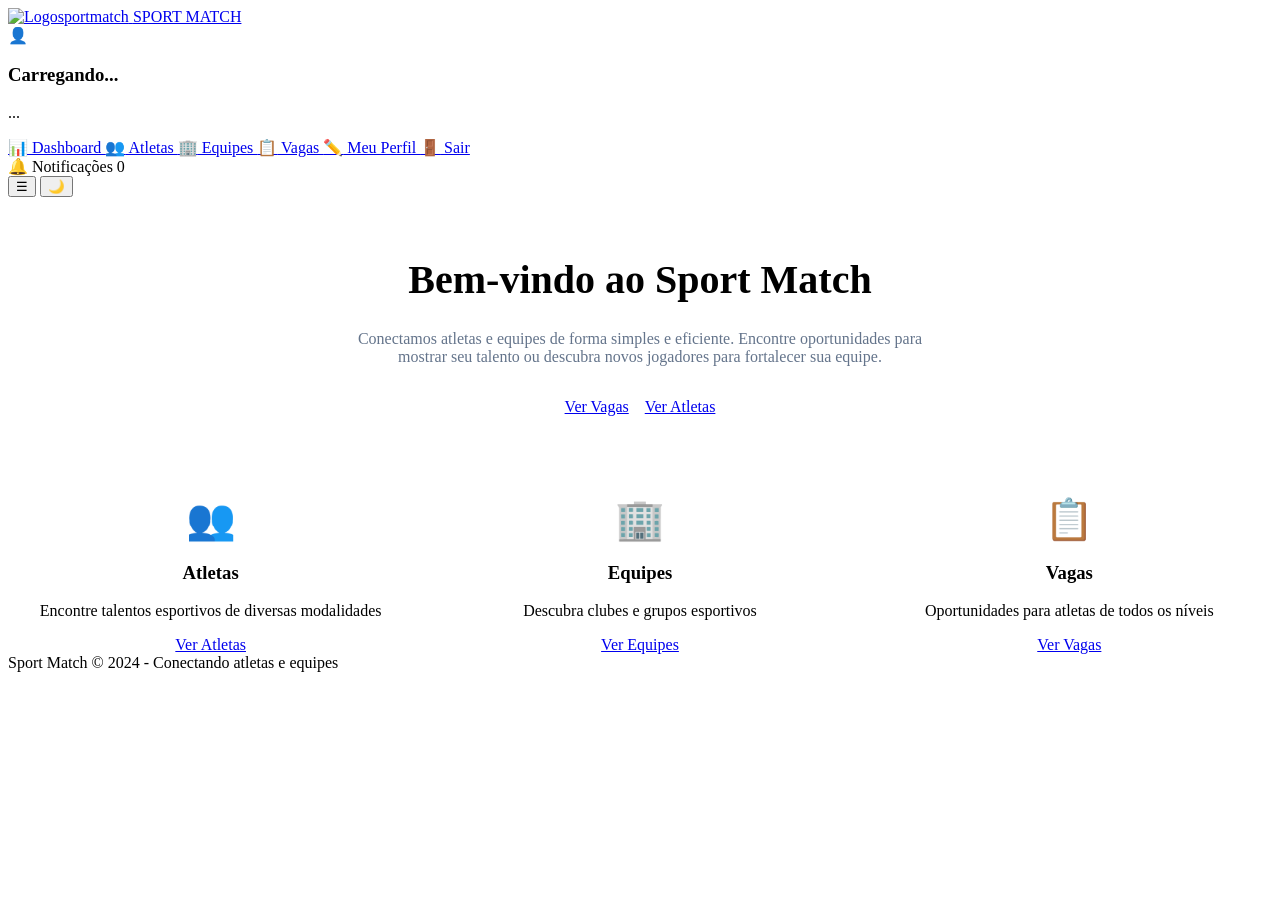
==== index.html @ 640589cc "Add files via upload" ====
<!DOCTYPE html>
<html lang="pt-br">
<head>
    <meta charset="UTF-8">
    <meta name="viewport" content="width=device-width, initial-scale=1.0">
    <title>Sport Match - Dashboard</title>
    <link rel="stylesheet" href="../css/style.css">
    <link href="https://fonts.googleapis.com/css2?family=Inter:opsz,wght@14..32,400;14..32,500;14..32,600;14..32,700&display=swap" rel="stylesheet">
</head>
<body>

<div class="app-container">
    <!-- SIDEBAR -->
    <aside class="sidebar" id="sidebar">
        <div class="sidebar-header">
            <a href="index.html" class="logo">
                <img src="../assets/logo.jpeg" alt="Logosportmatch" style="height: 40px; width: auto;"> 
                <span>SPORT MATCH</span>
            </a>
        </div>
        
        <div class="sidebar-profile" id="sidebarProfile">
            <div class="sidebar-avatar" id="sidebarAvatar">👤</div>
            <h3 id="sidebarNome">Carregando...</h3>
            <p id="sidebarEmail">...</p>
        </div>
        
        <nav class="sidebar-nav">
            <a href="index.html" class="nav-item active">
                <span class="nav-icon">📊</span> Dashboard
            </a>
            <a href="atletas.html" class="nav-item">
                <span class="nav-icon">👥</span> Atletas
            </a>
            <a href="equipes.html" class="nav-item">
                <span class="nav-icon">🏢</span> Equipes
            </a>
            <a href="vagas.html" class="nav-item">
                <span class="nav-icon">📋</span> Vagas
            </a>
            <a href="perfil_atleta.html" class="nav-item" id="perfilLink">
                <span class="nav-icon">✏️</span> Meu Perfil
            </a>
            <a href="#" class="nav-item logout" onclick="logout(); return false;">
                <span class="nav-icon">🚪</span> Sair
            </a>
        </nav>
        
        <div class="sidebar-notifications">
            <div class="notification-badge-sidebar" onclick="toggleNotificacoes()">
                <span>🔔 Notificações</span>
                <span class="notification-count" id="notifCount">0</span>
            </div>
            <div class="notification-dropdown" id="notificationDropdown" style="display: none;"></div>
        </div>
    </aside>
    
    <!-- CONTEÚDO PRINCIPAL -->
    <main class="main-content">
        <div class="top-bar">
            <button class="menu-toggle" id="menuToggle" onclick="toggleSidebar()">☰</button>
            <button class="theme-toggle" onclick="toggleDarkMode()" title="Modo escuro/claro">🌙</button>
        </div>
        
        <div class="content-area">
            <div style="text-align: center; padding: 2rem 1rem;">
                <h1 style="font-size: 2.5rem;">Bem-vindo ao Sport Match</h1>
                <p style="color: #64748b; max-width: 600px; margin: 1rem auto;">
                    Conectamos atletas e equipes de forma simples e eficiente. Encontre oportunidades para mostrar seu talento ou descubra novos jogadores para fortalecer sua equipe.
                </p>
                <div style="display: flex; gap: 1rem; justify-content: center; margin-top: 2rem;">
                    <a href="vagas.html" class="btn btn-primary">Ver Vagas</a>
                    <a href="atletas.html" class="btn btn-secondary">Ver Atletas</a>
                </div>
            </div>
            
            <div style="display: grid; grid-template-columns: repeat(auto-fit, minmax(280px, 1fr)); gap: 1.5rem; margin-top: 3rem;">
                <div class="card" style="text-align: center;">
                    <div style="font-size: 2.5rem;">👥</div>
                    <h3>Atletas</h3>
                    <p>Encontre talentos esportivos de diversas modalidades</p>
                    <a href="atletas.html" class="btn btn-primary" style="margin-top: 1rem;">Ver Atletas</a>
                </div>
                <div class="card" style="text-align: center;">
                    <div style="font-size: 2.5rem;">🏢</div>
                    <h3>Equipes</h3>
                    <p>Descubra clubes e grupos esportivos</p>
                    <a href="equipes.html" class="btn btn-primary" style="margin-top: 1rem;">Ver Equipes</a>
                </div>
                <div class="card" style="text-align: center;">
                    <div style="font-size: 2.5rem;">📋</div>
                    <h3>Vagas</h3>
                    <p>Oportunidades para atletas de todos os níveis</p>
                    <a href="vagas.html" class="btn btn-primary" style="margin-top: 1rem;">Ver Vagas</a>
                </div>
            </div>
        </div>
        
        <div class="footer">
            <div class="credit">Sport Match © 2024 - Conectando atletas e equipes</div>
        </div>
    </main>
</div>

<script src="../js/sessao.js"></script>
<script src="../js/menu-lateral.js"></script>
</body>
</html>
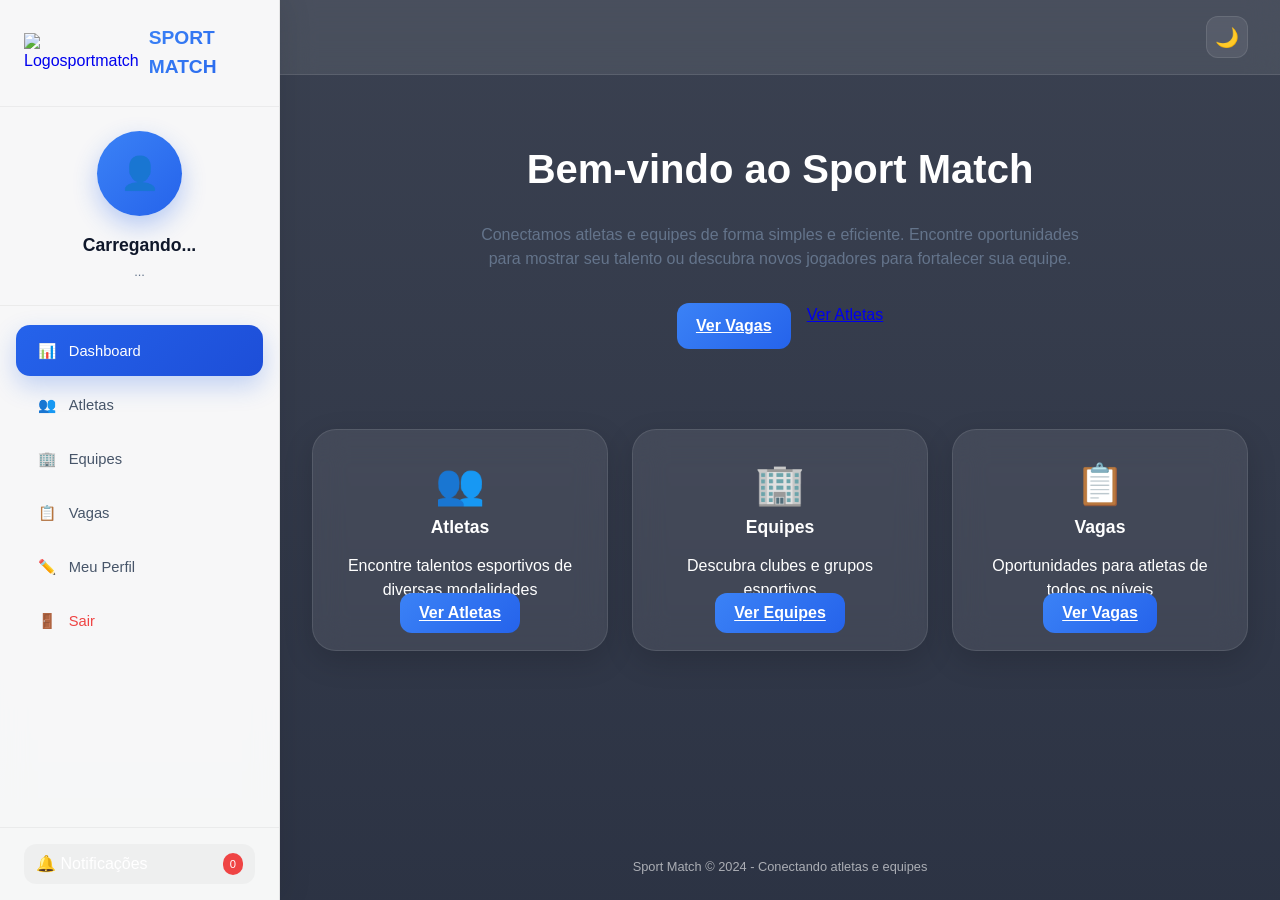
==== commit 5176db6d: "Update index.html" ====
--- a/index.html
+++ b/index.html
@@ -4,7 +4,7 @@
     <meta charset="UTF-8">
     <meta name="viewport" content="width=device-width, initial-scale=1.0">
     <title>Sport Match - Dashboard</title>
-    <link rel="stylesheet" href="../css/style.css">
+    <link rel="stylesheet" href="style.css">
     <link href="https://fonts.googleapis.com/css2?family=Inter:opsz,wght@14..32,400;14..32,500;14..32,600;14..32,700&display=swap" rel="stylesheet">
 </head>
 <body>
@@ -105,4 +105,4 @@
 <script src="../js/sessao.js"></script>
 <script src="../js/menu-lateral.js"></script>
 </body>
-</html>+</html>
--- a/style.css
+++ b/style.css
@@ -0,0 +1,1134 @@
+* {
+    margin: 0;
+    padding: 0;
+    box-sizing: border-box;
+}
+
+/* ========= BODY ========= */
+body {
+    font-family: 'Roboto', sans-serif;
+    background-image: linear-gradient(rgba(15, 23, 42, 0.82), rgba(15, 23, 42, 0.88)), url("../assets/fundo.jpeg");
+    background-size: cover;
+    background-position: center;
+    background-attachment: fixed;
+    color: #ffffff;
+    line-height: 1.5;
+    min-height: 100vh;
+}
+
+/* ========= TIPOGRAFIA ========= */
+h1, h2, h3, h4, h5, h6,
+.logo span,
+.logo h2,
+.sidebar-profile h3 {
+    font-family: 'Poppins', sans-serif;
+}
+
+h1 {
+    font-size: 2rem;
+    margin-bottom: 1.5rem;
+    color: white;
+}
+
+h2 {
+    font-size: 1.5rem;
+    margin-bottom: 1rem;
+    color: white;
+}
+
+h3 {
+    font-size: 1.1rem;
+    margin-bottom: 0.5rem;
+    color: white;
+}
+
+/* ========= LAYOUT ========= */
+.app-container {
+    display: flex;
+    min-height: 100vh;
+}
+
+/* ========= SIDEBAR ========= */
+.sidebar {
+    width: 280px;
+    background: rgba(255, 255, 255, 0.96);
+    backdrop-filter: blur(14px);
+    border-right: 1px solid rgba(0, 0, 0, 0.08);
+    display: flex;
+    flex-direction: column;
+    position: fixed;
+    height: 100vh;
+    overflow-y: auto;
+    transition: all 0.3s ease;
+    z-index: 100;
+    box-shadow: 4px 0 30px rgba(0, 0, 0, 0.08);
+}
+
+.sidebar-header {
+    padding: 1.5rem;
+    border-bottom: 1px solid rgba(0, 0, 0, 0.05);
+    display: flex;
+    align-items: center;
+    justify-content: space-between;
+}
+
+.logo {
+    display: flex;
+    align-items: center;
+    gap: 10px;
+    text-decoration: none;
+}
+
+.logo img {
+    height: 42px;
+    width: auto;
+}
+
+.logo span,
+.logo h2 {
+    font-size: 1.2rem;
+    font-weight: 700;
+    background: linear-gradient(135deg, #3b82f6, #2563eb);
+    -webkit-background-clip: text;
+    -webkit-text-fill-color: transparent;
+    background-clip: text;
+}
+
+.sidebar-profile {
+    padding: 1.5rem;
+    text-align: center;
+    border-bottom: 1px solid rgba(0, 0, 0, 0.05);
+}
+
+.sidebar-avatar {
+    width: 85px;
+    height: 85px;
+    border-radius: 50%;
+    background: linear-gradient(135deg, #3b82f6, #2563eb);
+    display: flex;
+    align-items: center;
+    justify-content: center;
+    margin: 0 auto 1rem;
+    font-size: 2rem;
+    font-weight: bold;
+    color: white;
+    cursor: pointer;
+    transition: all 0.3s ease;
+    background-size: cover;
+    background-position: center;
+    box-shadow: 0 10px 25px rgba(37, 99, 235, 0.3);
+}
+
+.sidebar-avatar:hover {
+    transform: scale(1.05);
+}
+
+.sidebar-profile h3 {
+    color: #0f172a;
+    margin-bottom: 0.25rem;
+}
+
+.sidebar-profile p {
+    font-size: 0.8rem;
+    color: #64748b;
+}
+
+.sidebar-nav {
+    flex: 1;
+    padding: 1rem 0;
+}
+
+.nav-item {
+    display: flex;
+    align-items: center;
+    gap: 0.75rem;
+    padding: 0.9rem 1.3rem;
+    margin: 0.2rem 1rem;
+    border-radius: 14px;
+    color: #475569;
+    text-decoration: none;
+    transition: all 0.25s ease;
+    font-size: 0.92rem;
+    font-weight: 500;
+}
+
+.nav-item:hover {
+    background: linear-gradient(135deg, #3b82f6, #2563eb);
+    color: white;
+    transform: translateX(4px);
+}
+
+.nav-item.active {
+    background: linear-gradient(135deg, #2563eb, #1d4ed8);
+    color: white;
+    box-shadow: 0 10px 25px rgba(37, 99, 235, 0.25);
+}
+
+.nav-icon {
+    width: 20px;
+    text-align: center;
+}
+
+.nav-item.logout {
+    color: #ef4444;
+}
+
+.nav-item.logout:hover {
+    background: linear-gradient(135deg, #ef4444, #dc2626);
+    color: white;
+}
+
+.sidebar-notifications {
+    padding: 1rem 1.5rem;
+    border-top: 1px solid rgba(0, 0, 0, 0.05);
+}
+
+.notification-badge-sidebar {
+    display: flex;
+    justify-content: space-between;
+    align-items: center;
+    cursor: pointer;
+    padding: 8px 12px;
+    border-radius: 12px;
+    background: rgba(0, 0, 0, 0.03);
+    transition: 0.3s;
+}
+
+.notification-badge-sidebar:hover {
+    background: rgba(0, 0, 0, 0.08);
+}
+
+.notification-count {
+    background: #ef4444;
+    color: white;
+    font-size: 0.7rem;
+    padding: 3px 7px;
+    border-radius: 20px;
+}
+
+/* ========= MAIN ========= */
+.main-content {
+    flex: 1;
+    margin-left: 280px;
+    min-height: 100vh;
+    display: flex;
+    flex-direction: column;
+}
+
+.top-bar {
+    background: rgba(255, 255, 255, 0.08);
+    backdrop-filter: blur(16px);
+    border-bottom: 1px solid rgba(255, 255, 255, 0.1);
+    padding: 1rem 2rem;
+    display: flex;
+    justify-content: flex-end;
+    align-items: center;
+    gap: 1rem;
+    position: sticky;
+    top: 0;
+    z-index: 99;
+}
+
+.menu-toggle {
+    background: rgba(255, 255, 255, 0.15);
+    border: 1px solid rgba(255, 255, 255, 0.2);
+    color: white;
+    font-size: 1.2rem;
+    padding: 0.5rem 1rem;
+    border-radius: 12px;
+    cursor: pointer;
+    transition: 0.3s;
+}
+
+.menu-toggle:hover {
+    background: rgba(255, 255, 255, 0.25);
+}
+
+.theme-toggle {
+    background: rgba(255, 255, 255, 0.08);
+    border: 1px solid rgba(255, 255, 255, 0.1);
+    color: white;
+    width: 42px;
+    height: 42px;
+    border-radius: 12px;
+    cursor: pointer;
+    transition: all 0.25s ease;
+    font-size: 1.2rem;
+}
+
+.theme-toggle:hover {
+    background: rgba(255, 255, 255, 0.15);
+    transform: translateY(-2px);
+}
+
+.content-area {
+    padding: 2rem;
+    flex: 1;
+}
+
+/* ========= LOGIN (TELA CHEIA) ========= */
+.login-page {
+    background: white;
+    min-height: 100vh;
+    display: flex;
+    align-items: center;
+    justify-content: center;
+}
+
+.login-container {
+    width: 100%;
+    max-width: 450px;
+    padding: 2rem;
+}
+
+.login-card {
+    background: white;
+    border-radius: 24px;
+    padding: 2.5rem;
+    width: 100%;
+    box-shadow: 0 20px 40px rgba(0, 0, 0, 0.1);
+}
+
+.login-card h1 {
+    color: #1e293b;
+    text-align: center;
+    margin-bottom: 0.5rem;
+}
+
+.login-subtitle {
+    color: #64748b;
+    text-align: center;
+    margin-bottom: 2rem;
+}
+
+.login-form {
+    display: flex;
+    flex-direction: column;
+    gap: 1.2rem;
+}
+
+.input-box label {
+    display: block;
+    margin-bottom: 0.5rem;
+    color: #334155;
+    font-weight: 500;
+}
+
+.input-area {
+    display: flex;
+    align-items: center;
+    gap: 0.75rem;
+    background: #f8fafc;
+    border: 1px solid #e2e8f0;
+    border-radius: 14px;
+    padding: 0.75rem 1rem;
+    transition: 0.3s;
+}
+
+.input-area:focus-within {
+    border-color: #3b82f6;
+    box-shadow: 0 0 0 3px rgba(59, 130, 246, 0.1);
+}
+
+.input-area input {
+    width: 100%;
+    border: none;
+    outline: none;
+    font-size: 0.95rem;
+    background: transparent;
+}
+
+.login-options {
+    display: flex;
+    justify-content: space-between;
+    align-items: center;
+    font-size: 0.85rem;
+    margin: 0.5rem 0;
+}
+
+.remember {
+    display: flex;
+    align-items: center;
+    gap: 0.4rem;
+    color: #475569;
+}
+
+.login-options a {
+    color: #3b82f6;
+    text-decoration: none;
+}
+
+.submit-login {
+    background: linear-gradient(135deg, #3b82f6, #2563eb);
+    color: white;
+    border: none;
+    padding: 0.9rem;
+    border-radius: 14px;
+    font-weight: 600;
+    cursor: pointer;
+    transition: 0.3s;
+}
+
+.submit-login:hover {
+    transform: translateY(-2px);
+    box-shadow: 0 10px 25px rgba(37, 99, 235, 0.3);
+}
+
+.register-text {
+    text-align: center;
+    margin-top: 1.5rem;
+    color: #475569;
+}
+
+.register-text a {
+    color: #3b82f6;
+    text-decoration: none;
+    font-weight: 600;
+}
+
+/* ========= FILTROS ========= */
+.filtros {
+    display: flex;
+    justify-content: space-between;
+    align-items: center;
+    gap: 1rem;
+    flex-wrap: wrap;
+    margin-bottom: 2rem;
+}
+
+.filtros-left {
+    display: flex;
+    gap: 1rem;
+    flex-wrap: wrap;
+}
+
+.filtro-select {
+    background: rgba(255, 255, 255, 0.08);
+    backdrop-filter: blur(12px);
+    border: 1px solid rgba(255, 255, 255, 0.1);
+    color: white;
+    padding: 0.7rem 1rem;
+    border-radius: 14px;
+    font-family: inherit;
+    cursor: pointer;
+}
+
+.filtro-select option {
+    background: #1e293b;
+    color: white;
+}
+
+/* ========= CARDS PADRÃO ========= */
+.cards {
+    display: grid;
+    grid-template-columns: repeat(auto-fill, minmax(320px, 1fr));
+    gap: 1.5rem;
+}
+
+.card {
+    background: rgba(255, 255, 255, 0.08);
+    backdrop-filter: blur(16px);
+    border-radius: 24px;
+    padding: 1.5rem;
+    border: 1px solid rgba(255, 255, 255, 0.1);
+    transition: all 0.3s ease;
+    box-shadow: 0 10px 30px rgba(0, 0, 0, 0.15);
+}
+
+.card:hover {
+    transform: translateY(-6px);
+    box-shadow: 0 20px 40px rgba(0, 0, 0, 0.25);
+}
+
+.card h3 {
+    color: white;
+    margin-bottom: 0.8rem;
+}
+
+.card .descricao {
+    color: rgba(255, 255, 255, 0.85);
+    font-size: 0.9rem;
+    margin: 0.8rem 0;
+}
+
+.card .equipe,
+.card .modalidade {
+    display: inline-block;
+    background: rgba(59, 130, 246, 0.18);
+    color: #93c5fd;
+    padding: 0.3rem 0.8rem;
+    border-radius: 999px;
+    font-size: 0.75rem;
+    margin-right: 0.5rem;
+    margin-bottom: 0.5rem;
+}
+
+.card .nivel {
+    display: inline-block;
+    background: rgba(255, 255, 255, 0.1);
+    color: white;
+    padding: 0.3rem 0.8rem;
+    border-radius: 999px;
+    font-size: 0.75rem;
+}
+
+.card-buttons {
+    display: flex;
+    gap: 0.75rem;
+    margin-top: 1.2rem;
+    flex-wrap: wrap;
+}
+
+.card-buttons button {
+    flex: 1;
+    padding: 0.8rem;
+    border-radius: 14px;
+    border: none;
+    font-size: 0.85rem;
+    font-weight: 600;
+    cursor: pointer;
+    transition: all 0.25s ease;
+}
+
+/* ========= BOTÕES PADRONIZADOS ========= */
+.btn-primary {
+    background: linear-gradient(135deg, #3b82f6, #2563eb);
+    color: white;
+    border: none;
+    padding: 0.7rem 1.2rem;
+    border-radius: 12px;
+    font-weight: 600;
+    cursor: pointer;
+    transition: all 0.3s ease;
+}
+
+.btn-primary:hover {
+    transform: translateY(-2px);
+    box-shadow: 0 10px 25px rgba(37, 99, 235, 0.35);
+}
+
+.btn-outline {
+    background: rgba(255, 255, 255, 0.08);
+    backdrop-filter: blur(10px);
+    border: 1px solid rgba(255, 255, 255, 0.15);
+    color: white;
+    padding: 0.7rem 1.2rem;
+    border-radius: 12px;
+    font-weight: 600;
+    cursor: pointer;
+    transition: all 0.25s ease;
+}
+
+.btn-outline:hover {
+    background: rgba(255, 255, 255, 0.15);
+    border-color: #3b82f6;
+}
+
+.btn-success {
+    background: linear-gradient(135deg, #22c55e, #16a34a);
+    color: white;
+    border: none;
+    padding: 0.7rem 1.2rem;
+    border-radius: 12px;
+    font-weight: 600;
+    cursor: pointer;
+    transition: all 0.3s ease;
+}
+
+.btn-success:hover {
+    transform: translateY(-2px);
+    box-shadow: 0 10px 25px rgba(34, 197, 94, 0.35);
+}
+
+.btn-danger {
+    background: linear-gradient(135deg, #ef4444, #dc2626);
+    color: white;
+    border: none;
+    padding: 0.7rem 1.2rem;
+    border-radius: 12px;
+    font-weight: 600;
+    cursor: pointer;
+    transition: all 0.3s ease;
+}
+
+.btn-danger:hover {
+    transform: translateY(-2px);
+    box-shadow: 0 10px 25px rgba(239, 68, 68, 0.35);
+}
+
+/* ========= PERFIL (PADRÃO PARA ATLETA E EQUIPE) ========= */
+.perfil-card {
+    background: rgba(255, 255, 255, 0.97);
+    border-radius: 32px;
+    overflow: hidden;
+    margin-bottom: 2rem;
+    box-shadow: 0 20px 50px rgba(0, 0, 0, 0.18);
+}
+
+.perfil-header {
+    background: linear-gradient(135deg, rgba(15, 23, 42, 0.96), rgba(37, 99, 235, 0.82));
+    padding: 2rem;
+    display: flex;
+    gap: 2rem;
+    flex-wrap: wrap;
+    align-items: center;
+}
+
+.perfil-avatar {
+    width: 120px;
+    height: 120px;
+    border-radius: 50%;
+    border: 4px solid rgba(255, 255, 255, 0.9);
+    background: linear-gradient(135deg, #ff4d6d, #ef233c);
+    display: flex;
+    align-items: center;
+    justify-content: center;
+    font-size: 3rem;
+    font-weight: bold;
+    color: white;
+    background-size: cover;
+    background-position: center;
+    box-shadow: 0 15px 40px rgba(0, 0, 0, 0.3);
+    transition: all 0.3s ease;
+}
+
+.perfil-avatar:hover {
+    transform: scale(1.04);
+}
+
+.perfil-info {
+    flex: 1;
+}
+
+.perfil-info h1 {
+    font-size: 2rem;
+    font-weight: 700;
+    color: white;
+    margin-bottom: 0.5rem;
+}
+
+.perfil-info p {
+    color: rgba(255, 255, 255, 0.82);
+    margin: 0.25rem 0;
+    font-size: 0.9rem;
+}
+
+.perfil-actions {
+    display: flex;
+    gap: 1rem;
+    margin-top: 1rem;
+    flex-wrap: wrap;
+}
+
+.perfil-stats {
+    display: flex;
+    gap: 1rem;
+    background: rgba(255, 255, 255, 0.08);
+    backdrop-filter: blur(14px);
+    padding: 1rem 1.5rem;
+    border-radius: 20px;
+    margin-left: auto;
+    gap: 1.5rem;
+}
+
+.perfil-stat {
+    text-align: center;
+}
+
+.perfil-stat:not(:last-child) {
+    border-right: 1px solid rgba(255, 255, 255, 0.1);
+    padding-right: 1.5rem;
+}
+
+.perfil-stat h2 {
+    color: white;
+    font-size: 1.5rem;
+    margin-bottom: 0.2rem;
+}
+
+.perfil-stat span {
+    color: rgba(255, 255, 255, 0.7);
+    font-size: 0.8rem;
+}
+
+.perfil-secao {
+    padding: 1.5rem 2rem;
+    border-bottom: 1px solid #eef2ff;
+}
+
+.perfil-secao h3 {
+    color: #0f172a;
+    font-size: 1.2rem;
+    margin-bottom: 1rem;
+    display: flex;
+    align-items: center;
+    gap: 0.5rem;
+}
+
+.info-grid {
+    display: grid;
+    grid-template-columns: repeat(auto-fit, minmax(250px, 1fr));
+    gap: 1rem;
+}
+
+.info-card {
+    background: #f8fafc;
+    border-radius: 16px;
+    padding: 1rem 1.2rem;
+    transition: all 0.3s ease;
+}
+
+.info-card:hover {
+    transform: translateY(-2px);
+    background: #f1f5f9;
+}
+
+.info-label {
+    display: block;
+    font-size: 0.75rem;
+    color: #64748b;
+    margin-bottom: 0.25rem;
+}
+
+.info-value {
+    font-size: 1.2rem;
+    font-weight: 700;
+    color: #0f172a;
+}
+
+.historico-lista {
+    display: flex;
+    flex-wrap: wrap;
+    gap: 0.5rem;
+    margin-bottom: 1rem;
+}
+
+.historico-item {
+    background: #eff6ff;
+    color: #1e40af;
+    padding: 0.4rem 1rem;
+    border-radius: 20px;
+    font-size: 0.85rem;
+    font-weight: 500;
+}
+
+.stats-grid {
+    display: flex;
+    gap: 1rem;
+    flex-wrap: wrap;
+}
+
+.stat-card {
+    flex: 1;
+    background: #f8fafc;
+    border-radius: 20px;
+    padding: 1.2rem;
+    text-align: center;
+    transition: all 0.3s ease;
+}
+
+.stat-card:hover {
+    transform: translateY(-3px);
+    background: #f1f5f9;
+}
+
+.stat-number {
+    font-size: 2rem;
+    font-weight: 700;
+    color: #0f172a;
+    display: block;
+    margin-bottom: 0.25rem;
+}
+
+.stat-label {
+    color: #64748b;
+    font-size: 0.8rem;
+}
+
+/* ========= CONVITES ========= */
+.convite-card {
+    background: #f8fafc;
+    border-radius: 16px;
+    padding: 1rem;
+    display: flex;
+    justify-content: space-between;
+    align-items: center;
+    flex-wrap: wrap;
+    gap: 1rem;
+    margin-bottom: 0.75rem;
+}
+
+.convite-info strong {
+    color: #0f172a;
+    font-size: 1rem;
+}
+
+.convite-info p {
+    color: #475569;
+    font-size: 0.8rem;
+    margin: 0.2rem 0 0;
+}
+
+.convite-botoes {
+    display: flex;
+    gap: 0.5rem;
+}
+
+.candidatura-item {
+    background: #f8fafc;
+    border-radius: 16px;
+    padding: 1rem;
+    margin-bottom: 0.75rem;
+    display: flex;
+    justify-content: space-between;
+    align-items: center;
+    flex-wrap: wrap;
+    gap: 0.5rem;
+}
+
+.candidatura-titulo {
+    font-weight: 600;
+    color: #0f172a;
+}
+
+.candidatura-equipe {
+    color: #475569;
+    font-size: 0.85rem;
+}
+
+.status-pendente {
+    background: #fef3c7;
+    color: #d97706;
+    padding: 0.2rem 0.8rem;
+    border-radius: 20px;
+    font-size: 0.7rem;
+    font-weight: 600;
+}
+
+.status-aceito {
+    background: #dcfce7;
+    color: #16a34a;
+    padding: 0.2rem 0.8rem;
+    border-radius: 20px;
+    font-size: 0.7rem;
+    font-weight: 600;
+}
+
+.status-recusado {
+    background: #fee2e2;
+    color: #dc2626;
+    padding: 0.2rem 0.8rem;
+    border-radius: 20px;
+    font-size: 0.7rem;
+    font-weight: 600;
+}
+
+/* ========= FORMULÁRIOS ========= */
+.cadastro-card {
+    background: rgba(255, 255, 255, 0.95);
+    border-radius: 24px;
+    padding: 2rem;
+    max-width: 800px;
+    margin: 0 auto;
+}
+
+.cadastro-card h1 {
+    color: #1e293b;
+    text-align: center;
+}
+
+.form-group {
+    margin-bottom: 1rem;
+}
+
+.form-group label {
+    display: block;
+    margin-bottom: 0.5rem;
+    color: #334155;
+    font-weight: 500;
+}
+
+.form-group input,
+.form-group select,
+.form-group textarea {
+    width: 100%;
+    padding: 0.75rem;
+    border: 1px solid #e2e8f0;
+    border-radius: 12px;
+    font-size: 0.9rem;
+    transition: 0.3s;
+    background: white;
+}
+
+.form-group input:focus,
+.form-group select:focus,
+.form-group textarea:focus {
+    outline: none;
+    border-color: #3b82f6;
+    box-shadow: 0 0 0 3px rgba(59, 130, 246, 0.1);
+}
+
+.input-row {
+    display: flex;
+    gap: 1rem;
+    flex-wrap: wrap;
+}
+
+.input-row .form-group {
+    flex: 1;
+}
+
+/* ========= MODAL ========= */
+.modal-overlay {
+    position: fixed;
+    inset: 0;
+    background: rgba(0, 0, 0, 0.65);
+    backdrop-filter: blur(5px);
+    display: flex;
+    align-items: center;
+    justify-content: center;
+    z-index: 2000;
+}
+
+.modal-container {
+    background: white;
+    border-radius: 24px;
+    width: 90%;
+    max-width: 420px;
+    overflow: hidden;
+    animation: modalFadeIn 0.3s ease;
+}
+
+@keyframes modalFadeIn {
+    from {
+        opacity: 0;
+        transform: scale(0.9);
+    }
+    to {
+        opacity: 1;
+        transform: scale(1);
+    }
+}
+
+.modal-header {
+    padding: 1.2rem;
+    text-align: center;
+}
+
+.modal-header.modal-success {
+    background: linear-gradient(135deg, #22c55e, #16a34a);
+}
+
+.modal-header.modal-info {
+    background: linear-gradient(135deg, #3b82f6, #2563eb);
+}
+
+.modal-header.modal-warning {
+    background: linear-gradient(135deg, #ef4444, #dc2626);
+}
+
+.modal-header h3 {
+    color: white;
+    margin: 0;
+}
+
+.modal-body {
+    padding: 1.5rem;
+    text-align: center;
+    color: #334155;
+    line-height: 1.5;
+}
+
+.modal-buttons {
+    display: flex;
+    gap: 1rem;
+    justify-content: center;
+    padding: 0 1.5rem 1.5rem;
+}
+
+.modal-btn {
+    padding: 0.5rem 1.5rem;
+    border: none;
+    border-radius: 30px;
+    cursor: pointer;
+    font-weight: 600;
+    transition: 0.3s;
+}
+
+.modal-btn-primary {
+    background: #22c55e;
+    color: white;
+}
+
+.modal-btn-primary:hover {
+    background: #16a34a;
+}
+
+.modal-btn-secondary {
+    background: #e2e8f0;
+    color: #334155;
+}
+
+.modal-btn-secondary:hover {
+    background: #cbd5e1;
+}
+
+.modal-btn-danger {
+    background: #ef4444;
+    color: white;
+}
+
+.modal-btn-danger:hover {
+    background: #dc2626;
+}
+
+/* ========= TOAST ========= */
+.toast-notification {
+    position: fixed;
+    bottom: 30px;
+    right: 30px;
+    background: #1e293b;
+    color: white;
+    padding: 12px 20px;
+    border-radius: 16px;
+    box-shadow: 0 10px 30px rgba(0, 0, 0, 0.3);
+    border-left: 4px solid #22c55e;
+    z-index: 3000;
+    transform: translateX(400px);
+    transition: transform 0.3s ease;
+}
+
+.toast-notification.show {
+    transform: translateX(0);
+}
+
+.toast-content {
+    display: flex;
+    align-items: center;
+    gap: 0.75rem;
+}
+
+/* ========= FOOTER ========= */
+.footer {
+    text-align: center;
+    padding: 1.5rem;
+    margin-top: 2rem;
+    color: rgba(255, 255, 255, 0.6);
+    font-size: 0.8rem;
+}
+
+/* ========= RESPONSIVO ========= */
+@media (max-width: 768px) {
+    .sidebar {
+        transform: translateX(-100%);
+        z-index: 200;
+    }
+
+    .sidebar.open {
+        transform: translateX(0);
+    }
+
+    .main-content {
+        margin-left: 0;
+    }
+
+    .menu-toggle {
+        display: block;
+    }
+
+    .content-area {
+        padding: 1rem;
+    }
+
+    .cards {
+        grid-template-columns: 1fr;
+    }
+
+    .perfil-header {
+        flex-direction: column;
+        text-align: center;
+    }
+
+    .perfil-stats {
+        margin-left: 0;
+        justify-content: center;
+        flex-wrap: wrap;
+    }
+
+    .perfil-actions {
+        justify-content: center;
+    }
+
+    .stats-grid {
+        flex-direction: column;
+    }
+}
+
+@media (min-width: 769px) {
+    .menu-toggle {
+        display: none;
+    }
+}
+
+/* ========= SCROLLBAR ========= */
+::-webkit-scrollbar {
+    width: 10px;
+}
+
+::-webkit-scrollbar-track {
+    background: rgba(255, 255, 255, 0.05);
+}
+
+::-webkit-scrollbar-thumb {
+    background: rgba(255, 255, 255, 0.2);
+    border-radius: 999px;
+}
+
+::-webkit-scrollbar-thumb:hover {
+    background: rgba(255, 255, 255, 0.35);
+}
+/* ========= BOTÕES DA HOME ========= */
+
+/* Botões principais da home */
+.home-buttons {
+    display: flex;
+    gap: 1rem;
+    justify-content: center;
+    flex-wrap: wrap;
+    margin: 1.5rem 0;
+}
+
+.home-buttons .btn,
+.home-buttons a.btn {
+    padding: 0.6rem 1.2rem;
+    font-size: 0.85rem;
+    min-width: 120px;
+}
+
+/* Botões dos cards (Atletas, Equipes, Vagas) */
+.card-buttons-home {
+    display: flex;
+    justify-content: center;
+    margin-top: 1rem;
+}
+
+.card-buttons-home .btn {
+    padding: 0.5rem 1rem;
+    font-size: 0.8rem;
+}
+
+/* Cards da home com botões menores */
+.home-card {
+    background: rgba(255, 255, 255, 0.08);
+    backdrop-filter: blur(16px);
+    border-radius: 20px;
+    padding: 1.2rem;
+    text-align: center;
+    transition: all 0.3s ease;
+}
+
+.home-card .btn {
+    margin-top: 0.8rem;
+    padding: 0.5rem 1rem;
+    font-size: 0.8rem;
+}
